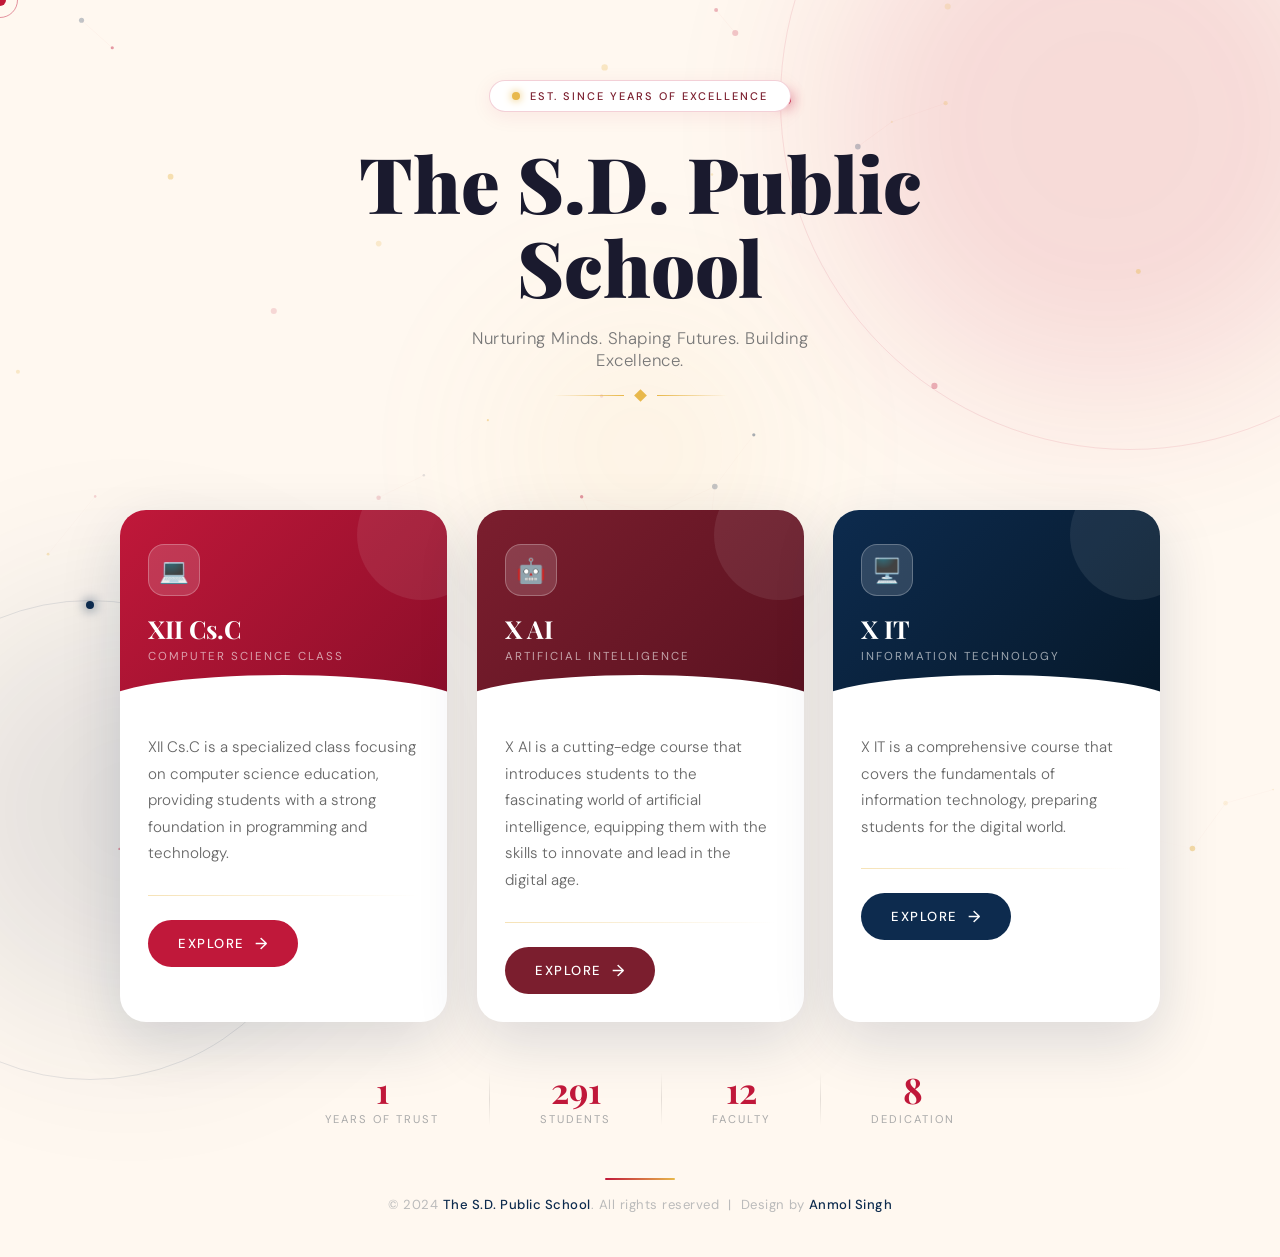
==== index.html @ 39c5041e "Add files via upload" ====
<!DOCTYPE html>
<html lang="en">
<head>
<meta charset="UTF-8">
<meta name="viewport" content="width=device-width, initial-scale=1.0">
<title>The S.D. Public School</title>
<link href="https://fonts.googleapis.com/css2?family=Playfair+Display:wght@400;700;900&family=DM+Sans:wght@300;400;500&display=swap" rel="stylesheet">
<link rel="stylesheet" href="style.css" class="css">
</head>
<body>

<div id="cursor"></div>
<div id="cursor-ring"></div>
<canvas id="particles"></canvas>
<div class="blob blob-1"></div>
<div class="blob blob-2"></div>
<div class="blob blob-3"></div>
<div class="ring ring-1"></div>
<div class="ring ring-2"></div>

<header>
  <div class="school-badge">
    <span class="badge-dot"></span>
    <span class="badge-text">Est. Since Years of Excellence</span>
  </div>
  <h1>The <span class="gradient-text">S.D. Public</span><br>School</h1>
  <p class="tagline">Nurturing Minds. Shaping Futures. Building Excellence.</p>
  <div class="divider"><div class="divider-gem"></div></div>
</header>

<div class="cards-wrapper">
  <div class="card">
    <div class="card-header">
      <div class="card-icon">💻</div>
      <div class="card-title">XII Cs.C</div>
      <div class="card-subtitle">Computer Science Class</div>
    </div>
    <div class="card-body">
      <p class="card-description">XII Cs.C is a specialized class focusing on computer science education, providing students with a strong foundation in programming and technology.</p>
      <div class="card-divider"></div>
      <a href="xiicsc.html" class="go-btn" target="_blank">Explore <span class="arrow">→</span></a>
    </div>
  </div>

  <div class="card">
    <div class="card-header">
      <div class="card-icon">🤖</div>
      <div class="card-title">X AI</div>
      <div class="card-subtitle">Artificial Intelligence</div>
    </div>
    <div class="card-body">
      <p class="card-description">X AI is a cutting-edge course that introduces students to the fascinating world of artificial intelligence, equipping them with the skills to innovate and lead in the digital age.</p>
      <div class="card-divider"></div>
      <a href="xai.html" class="go-btn" target="_blank">Explore <span class="arrow">→</span></a>
    </div>
  </div>

  <div class="card">
    <div class="card-header">
      <div class="card-icon">🖥️</div>
      <div class="card-title"> X IT</div>
      <div class="card-subtitle">Information Technology</div>
    </div>
    <div class="card-body">
      <p class="card-description">X IT is a comprehensive course that covers the fundamentals of information technology, preparing students for the digital world.</p>
      <div class="card-divider"></div>
      <a href="xit.html" class="go-btn" target="_blank">Explore <span class="arrow">→</span></a>
    </div>
  </div>
</div>

<div class="stats-bar">
  <div class="stat"><div class="stat-num" data-target="8" data-suffix="+">0</div><div class="stat-label">Years of Trust</div></div>
  <div class="stat-sep"></div>
  <div class="stat"><div class="stat-num" data-target="3500" data-suffix="+">0</div><div class="stat-label">Students</div></div>
  <div class="stat-sep"></div>
  <div class="stat"><div class="stat-num" data-target="140" data-suffix="+">0</div><div class="stat-label">Faculty</div></div>
  <div class="stat-sep"></div>
  <div class="stat"><div class="stat-num" data-target="100" data-suffix="%">0</div><div class="stat-label">Dedication</div></div>
</div>

<footer>
  <div class="footer-line"></div>
  <p>© 2024 <strong>The S.D. Public School</strong>. All rights reserved &nbsp;|&nbsp; Design by <strong>Anmol Singh</strong></p>
</footer>

<script src="script.js"></script>
</body>
</html>
---- style.css ----
*, *::before, *::after { box-sizing: border-box; margin: 0; padding: 0; }

  :root {
    --crimson: #C0183A;
    --navy: #0D2B4E;
    --gold: #E8B84B;
    --cream: #FFF8F0;
    --maroon: #7B1E2E;
    --text-dark: #1a1a2e;
    --shadow: 0 20px 60px rgba(13,43,78,0.15);
  }

  body {
    font-family: 'DM Sans', sans-serif;
    background: var(--cream);
    min-height: 100vh;
    overflow-x: hidden;
    position: relative;
    cursor: none;
  }

  /* ── Custom cursor ── */
  #cursor {
    position: fixed; width: 12px; height: 12px;
    background: var(--crimson); border-radius: 50%;
    pointer-events: none; z-index: 9999;
    transform: translate(-50%,-50%);
    transition: width .2s, height .2s, background .2s;
    mix-blend-mode: multiply;
  }
  #cursor-ring {
    position: fixed; width: 36px; height: 36px;
    border: 1.5px solid var(--crimson); border-radius: 50%;
    pointer-events: none; z-index: 9998;
    transform: translate(-50%,-50%);
    opacity: 0.45;
  }

  /* ── Morphing blobs ── */
  .blob {
    position: fixed; border-radius: 50%;
    filter: blur(90px); pointer-events: none; z-index: 0;
  }
  .blob-1 { width:550px;height:550px; background:var(--crimson); top:-150px;right:-100px; opacity:.13; animation:b1 12s ease-in-out infinite alternate; }
  .blob-2 { width:420px;height:420px; background:var(--navy); bottom:-120px;left:-80px; opacity:.11; animation:b2 15s ease-in-out infinite alternate; }
  .blob-3 { width:280px;height:280px; background:var(--gold); top:50%;left:50%; transform:translate(-50%,-50%); opacity:.07; animation:b3 9s ease-in-out infinite alternate; }
  @keyframes b1 { to{transform:translate(-60px,80px) scale(1.15)} }
  @keyframes b2 { to{transform:translate(80px,-60px) scale(1.2)} }
  @keyframes b3 { to{transform:translate(-50%,-50%) scale(1.5)} }

  /* ── Particle canvas ── */
  #particles { position:fixed; inset:0; z-index:1; pointer-events:none; }

  /* ── Orbiting rings ── */
  .ring { position:fixed; border-radius:50%; pointer-events:none; z-index:1; }
  .ring-1 {
    width:700px; height:700px; top:-250px; right:-200px;
    border:1px solid rgba(192,24,58,0.1);
    animation:spin 40s linear infinite;
  }
  .ring-1::before {
    content:''; position:absolute; width:10px;height:10px;
    background:var(--crimson); border-radius:50%;
    top:50%; left:0; transform:translateY(-50%);
    box-shadow:0 0 14px var(--crimson);
  }
  .ring-2 {
    width:480px; height:480px; bottom:-180px; left:-150px;
    border:1px solid rgba(13,43,78,0.1);
    animation:spin 28s linear infinite reverse;
  }
  .ring-2::before {
    content:''; position:absolute; width:8px;height:8px;
    background:var(--navy); border-radius:50%;
    top:0; left:50%; transform:translateX(-50%);
    box-shadow:0 0 12px var(--navy);
  }
  @keyframes spin { to{transform:rotate(360deg)} }

  /* ── Header ── */
  header {
    position:relative; z-index:10;
    text-align:center; padding:80px 20px 50px;
  }

  .school-badge {
    display:inline-flex; align-items:center; gap:10px;
    background:white; border:1px solid rgba(192,24,58,0.2);
    border-radius:50px; padding:8px 22px; margin-bottom:28px;
    box-shadow:0 4px 20px rgba(192,24,58,0.08);
    animation:dropIn .7s cubic-bezier(.34,1.56,.64,1) both;
  }
  .badge-dot {
    width:8px;height:8px; background:var(--gold); border-radius:50%;
    box-shadow:0 0 8px var(--gold);
    animation:pulse 2s ease-in-out infinite;
  }
  @keyframes pulse{0%,100%{opacity:1;transform:scale(1)}50%{opacity:.5;transform:scale(1.4)}}
  .badge-text { font-size:11px;font-weight:500;letter-spacing:2px;text-transform:uppercase;color:var(--maroon); }

  h1 {
    font-family:'Playfair Display',serif;
    font-size:clamp(3rem,6vw,5.2rem); font-weight:900;
    color:var(--text-dark); line-height:1.1; margin-bottom:18px;
    animation:revealUp .9s .15s cubic-bezier(.16,1,.3,1) both;
  }
 span .gradient-text {
    background: linear-gradient(90deg,var(--crimson),var(--navy),var(--gold));
    background-size:200% auto;
    color:var(--text-dark); /* fallback for non-supported clip */
    -webkit-background-clip: text;
    background-clip: text;
    -webkit-text-fill-color: transparent;
    animation:shimmerText 4s linear infinite;
  }
  @keyframes shimmerText{to{background-position:200% center}}

  .tagline {
    font-size:1.05rem; color:#777; font-weight:300;
    letter-spacing:.5px; max-width:420px; margin:0 auto 20px;
    animation:revealUp .9s .28s cubic-bezier(.16,1,.3,1) both;
  }

  .divider {
    display:flex;align-items:center;justify-content:center;gap:12px;
    animation:revealUp .9s .35s cubic-bezier(.16,1,.3,1) both;
  }
  .divider::before,.divider::after {
    content:''; height:1px; width:0;
    background:linear-gradient(to right,transparent,var(--gold));
    animation:growLine 1.2s 1s ease forwards;
  }
  .divider::after { background:linear-gradient(to left,transparent,var(--gold)); }
  @keyframes growLine{to{width:70px}}
  .divider-gem {
    width:9px;height:9px; background:var(--gold); transform:rotate(45deg);
    animation:gemGlow 2s ease-in-out infinite;
  }
  @keyframes gemGlow{0%,100%{box-shadow:0 0 6px rgba(232,184,75,.4)}50%{box-shadow:0 0 20px rgba(232,184,75,.9)}}

  /* ── Cards ── */
  .cards-wrapper {
    position:relative; z-index:10;
    max-width:1100px; margin:0 auto;
    padding:60px 30px 40px;
    display:grid; grid-template-columns:repeat(3,1fr); gap:30px;
  }

  .card {
    background:white; border-radius:26px;
    overflow:hidden; box-shadow:var(--shadow);
    cursor:none; position:relative;
    animation:cardIn .9s cubic-bezier(.16,1,.3,1) both;
    will-change:transform;
  }
  .card:nth-child(1){animation-delay:.35s}
  .card:nth-child(2){animation-delay:.5s}
  .card:nth-child(3){animation-delay:.65s}
  @keyframes cardIn{from{opacity:0;transform:translateY(55px) rotateX(10deg)}to{opacity:1;transform:translateY(0) rotateX(0)}}

  /* Shimmer sweep on hover */
  .card::after {
    content:''; position:absolute; inset:0;
    background:linear-gradient(105deg,transparent 40%,rgba(255,255,255,.22) 50%,transparent 60%);
    transform:translateX(-200%); pointer-events:none; z-index:5;
  }
  .card:hover::after { animation:shimmerSweep .65s ease forwards; }
  @keyframes shimmerSweep{to{transform:translateX(200%)}}

  .card-header {
    padding:34px 28px 38px; position:relative; overflow:hidden;
  }
  .card:nth-child(1) .card-header{background:linear-gradient(135deg,#C0183A,#8B0E29)}
  .card:nth-child(2) .card-header{background:linear-gradient(135deg,#7B1E2E,#5A1220)}
  .card:nth-child(3) .card-header{background:linear-gradient(135deg,#0D2B4E,#061829)}

  /* Wave cut bottom of header */
  .card-header::before {
    content:''; position:absolute;
    bottom:-1px; left:0; right:0; height:28px;
    background:white;
    clip-path:ellipse(55% 100% at 50% 100%);
  }
  /* Orbiting glow in header */
  .card-header::after {
    content:''; position:absolute;
    top:-40px;right:-40px; width:130px;height:130px;
    border-radius:50%; background:rgba(255,255,255,.08);
    animation:headerOrb 6s ease-in-out infinite alternate;
  }
  @keyframes headerOrb{from{transform:scale(1)translate(0,0)}to{transform:scale(1.3)translate(-15px,12px)}}

  .card-icon {
    width:52px;height:52px; background:rgba(255,255,255,.15);
    border-radius:16px; display:flex;align-items:center;justify-content:center;
    margin-bottom:16px; font-size:24px;
    border:1px solid rgba(255,255,255,.25);
    position:relative; z-index:1;
    transition:transform .35s cubic-bezier(.34,1.56,.64,1);
  }
  .card:hover .card-icon{transform:rotate(-10deg) scale(1.18)}

  .card-title {
    font-family:'Playfair Display',serif;
    font-size:1.55rem;font-weight:700;color:white;
    position:relative;z-index:1;
  }
  .card-subtitle {
    font-size:.72rem;color:rgba(255,255,255,.6);
    letter-spacing:2px;text-transform:uppercase;
    margin-top:4px;position:relative;z-index:1;
  }

  .card-body{padding:32px 28px 28px}

  .card-description {
    font-size:.95rem;color:#666;line-height:1.75;
    font-weight:300;margin-bottom:28px;min-height:52px;
  }

  .card-divider {
    height:1px;
    background:linear-gradient(to right,var(--gold),transparent);
    margin-bottom:24px;opacity:.4;
  }

  .go-btn {
    display:inline-flex;align-items:center;gap:10px;
    padding:13px 30px; border:none; border-radius:50px;
    font-family:'DM Sans',sans-serif;
    font-size:.82rem;font-weight:500;
    letter-spacing:1.5px;text-transform:uppercase;
    cursor:none; position:relative; overflow:hidden;
    text-decoration:none;
    transition:transform .35s cubic-bezier(.34,1.56,.64,1), box-shadow .3s ease;
  }
  .card:nth-child(1) .go-btn{background:var(--crimson);color:white}
  .card:nth-child(2) .go-btn{background:var(--maroon);color:white}
  .card:nth-child(3) .go-btn{background:var(--navy);color:white}

  .go-btn::before {
    content:''; position:absolute; inset:0;
    background:rgba(255,255,255,.12);
    transform:translateX(-100%); transition:transform .35s ease;
  }
  .go-btn:hover::before{transform:translateX(0)}
  .go-btn:hover{transform:translateY(-3px) scale(1.05);box-shadow:0 14px 32px rgba(0,0,0,.25)}
  .go-btn:active{transform:scale(.97)}

  .arrow{font-size:16px;display:inline-block;transition:transform .3s ease}
  .go-btn:hover .arrow{transform:translateX(5px)}

  /* Ripple */
  .ripple {
    position:absolute; border-radius:50%;
    background:rgba(255,255,255,.35);
    transform:scale(0);
    animation:rippleOut .6s linear;
    pointer-events:none;
  }
  @keyframes rippleOut{to{transform:scale(4);opacity:0}}

  /* ── Stats ── */
  .stats-bar {
    position:relative;z-index:10;
    max-width:1100px;margin:10px auto 0;
    padding:0 30px 24px;
    display:flex;justify-content:center;gap:50px;
    animation:revealUp .9s .8s cubic-bezier(.16,1,.3,1) both;
  }
  .stat{text-align:center}
  .stat-num {
    font-family:'Playfair Display',serif;
    font-size:2.2rem;font-weight:700;
    color:var(--crimson);line-height:1;
    transition:transform .3s ease;
  }
  .stat:hover .stat-num{transform:scale(1.1)}
  .stat-label{font-size:.7rem;letter-spacing:2px;text-transform:uppercase;color:#aaa;margin-top:5px}
  .stat-sep{width:1px;background:linear-gradient(to bottom,transparent,rgba(0,0,0,.1),transparent)}

  /* ── Footer ── */
  footer {
    position:relative;z-index:10;
    text-align:center;padding:28px 20px 44px;
    animation:revealUp .9s .95s cubic-bezier(.16,1,.3,1) both;
  }
  .footer-line {
    width:0;height:2px;
    background:linear-gradient(to right,var(--crimson),var(--gold));
    margin:0 auto 16px;border-radius:2px;
    animation:growLine 1.2s 1.4s ease forwards;
    transform-origin:center;
  }
  footer p{font-size:.82rem;color:#bbb;letter-spacing:.5px}
  footer p strong{color:var(--navy);font-weight:500}

  /* ── Shared keyframes ── */
  @keyframes dropIn{from{opacity:0;transform:translateY(-30px) scale(.9)}to{opacity:1;transform:translateY(0) scale(1)}}
  @keyframes revealUp{from{opacity:0;transform:translateY(35px)}to{opacity:1;transform:translateY(0)}}
  @keyframes dropLetter{from{opacity:0;transform:translateY(-20px) rotate(-5deg)}to{opacity:1;transform:none}}

  @media(max-width:768px){
    .cards-wrapper{grid-template-columns:1fr;max-width:420px}
    .stats-bar{gap:22px;flex-wrap:wrap}
    .stat-num{font-size:1.6rem}
    body{cursor:auto}
    #cursor,#cursor-ring{display:none}
  }
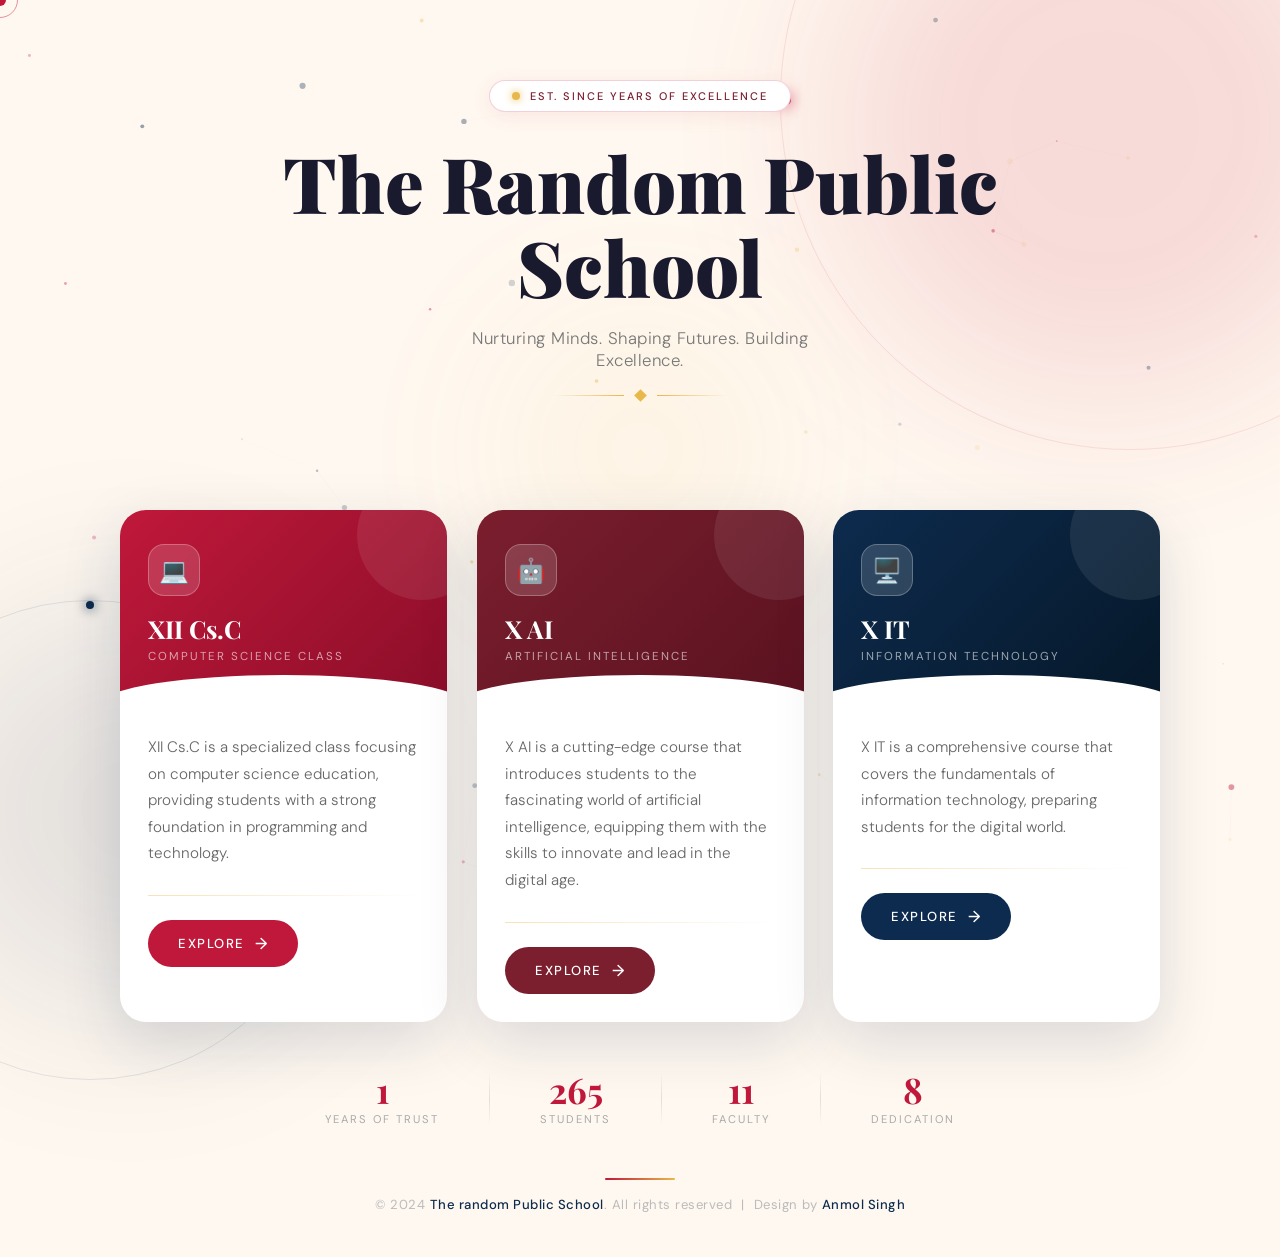
==== commit bb402f92: "Change school name from S.D. to Random Public" ====
--- a/index.html
+++ b/index.html
@@ -3,7 +3,7 @@
 <head>
 <meta charset="UTF-8">
 <meta name="viewport" content="width=device-width, initial-scale=1.0">
-<title>The S.D. Public School</title>
+<title>The Random Public School</title>
 <link href="https://fonts.googleapis.com/css2?family=Playfair+Display:wght@400;700;900&family=DM+Sans:wght@300;400;500&display=swap" rel="stylesheet">
 <link rel="stylesheet" href="style.css" class="css">
 </head>
@@ -23,7 +23,7 @@
     <span class="badge-dot"></span>
     <span class="badge-text">Est. Since Years of Excellence</span>
   </div>
-  <h1>The <span class="gradient-text">S.D. Public</span><br>School</h1>
+  <h1>The <span class="gradient-text">Random Public</span><br>School</h1>
   <p class="tagline">Nurturing Minds. Shaping Futures. Building Excellence.</p>
   <div class="divider"><div class="divider-gem"></div></div>
 </header>
@@ -81,9 +81,9 @@
 
 <footer>
   <div class="footer-line"></div>
-  <p>© 2024 <strong>The S.D. Public School</strong>. All rights reserved &nbsp;|&nbsp; Design by <strong>Anmol Singh</strong></p>
+  <p>© 2024 <strong>The random Public School</strong>. All rights reserved &nbsp;|&nbsp; Design by <strong>Anmol Singh</strong></p>
 </footer>
 
 <script src="script.js"></script>
 </body>
-</html>+</html>
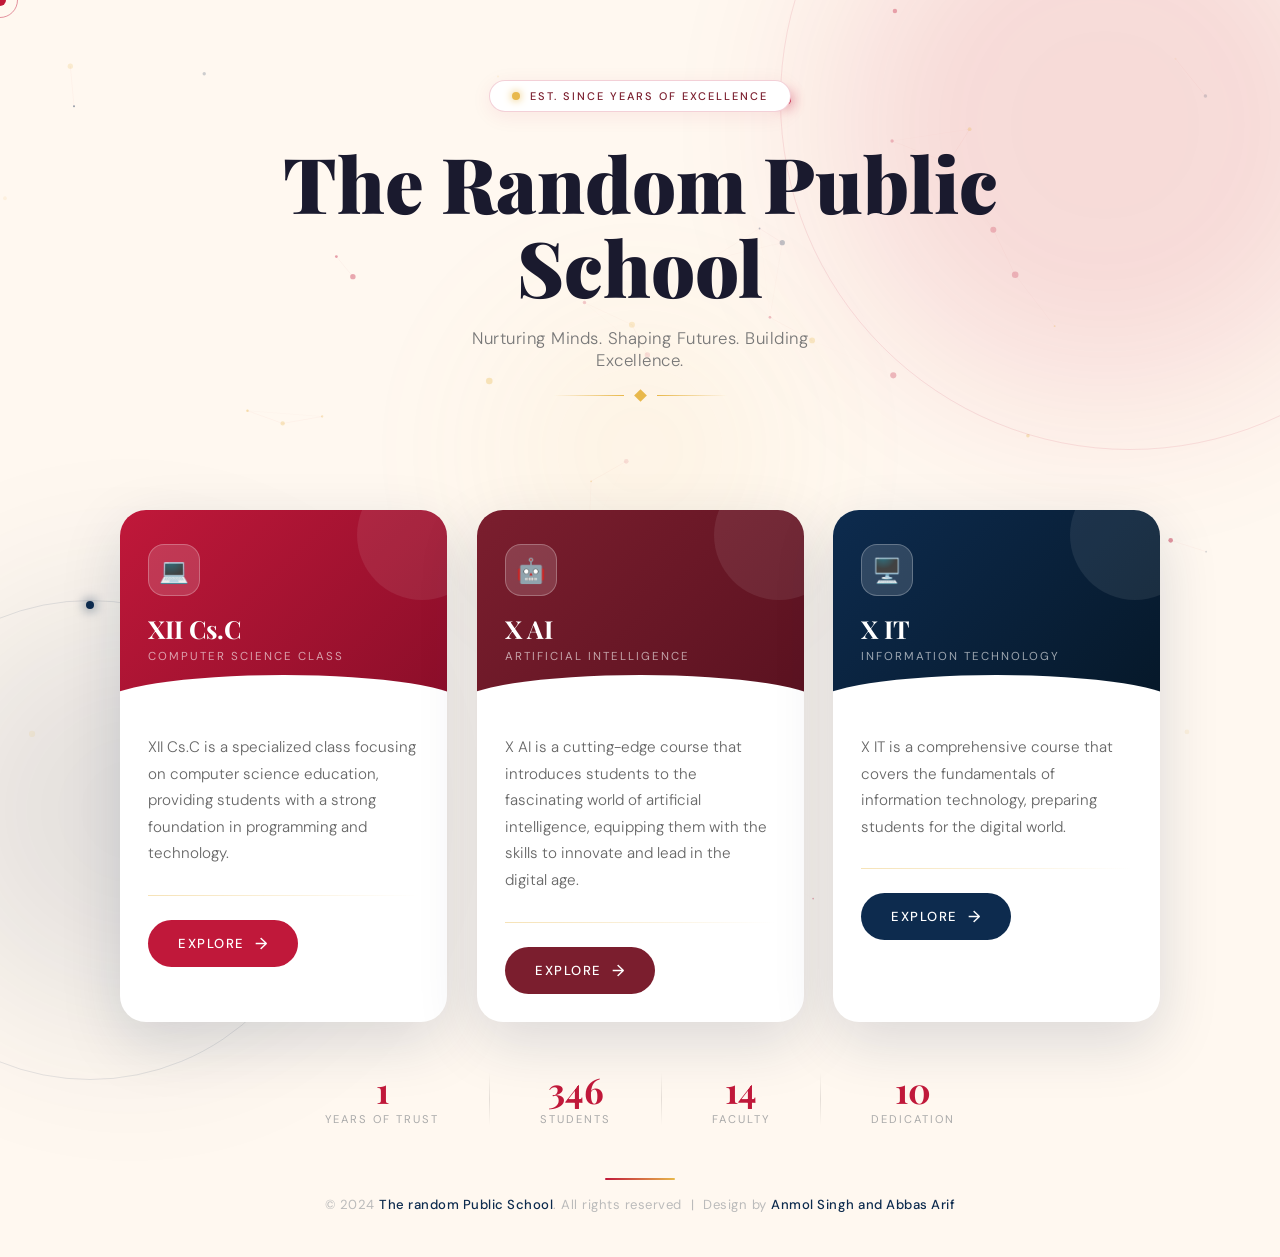
==== commit f9ff1685: "Add Abbas Arif to footer design credits Updated footer to include Abbas Arif as a designer." ====
--- a/index.html
+++ b/index.html
@@ -81,7 +81,7 @@
 
 <footer>
   <div class="footer-line"></div>
-  <p>© 2024 <strong>The random Public School</strong>. All rights reserved &nbsp;|&nbsp; Design by <strong>Anmol Singh</strong></p>
+  <p>© 2024 <strong>The random Public School</strong>. All rights reserved &nbsp;|&nbsp; Design by <strong>Anmol Singh and Abbas Arif</strong></p>
 </footer>
 
 <script src="script.js"></script>
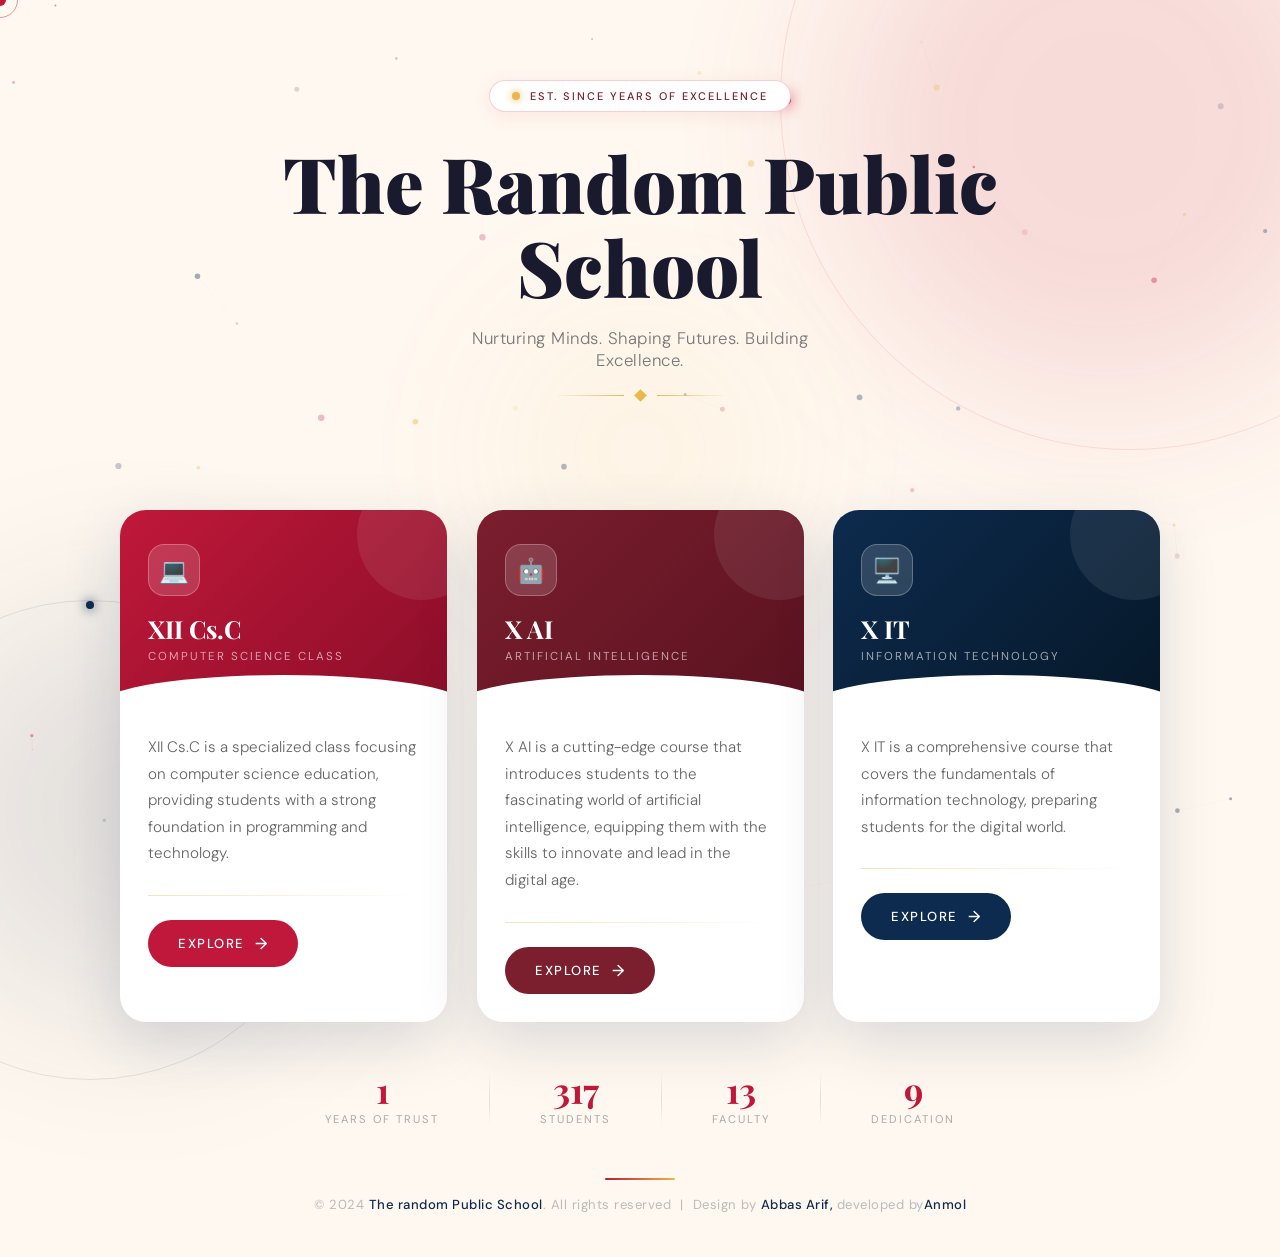
==== commit 856d3eb5: "Fix footer credits and improve formatting Updated footer credits and formatting." ====
--- a/index.html
+++ b/index.html
@@ -81,7 +81,7 @@
 
 <footer>
   <div class="footer-line"></div>
-  <p>© 2024 <strong>The random Public School</strong>. All rights reserved &nbsp;|&nbsp; Design by <strong>Anmol Singh and Abbas Arif</strong></p>
+  <p>© 2024 <strong>The random Public School</strong>. All rights reserved &nbsp;|&nbsp; Design by <strong> Abbas Arif, </strong> developed by<strong>Anmol</strong></strong></p>
 </footer>
 
 <script src="script.js"></script>
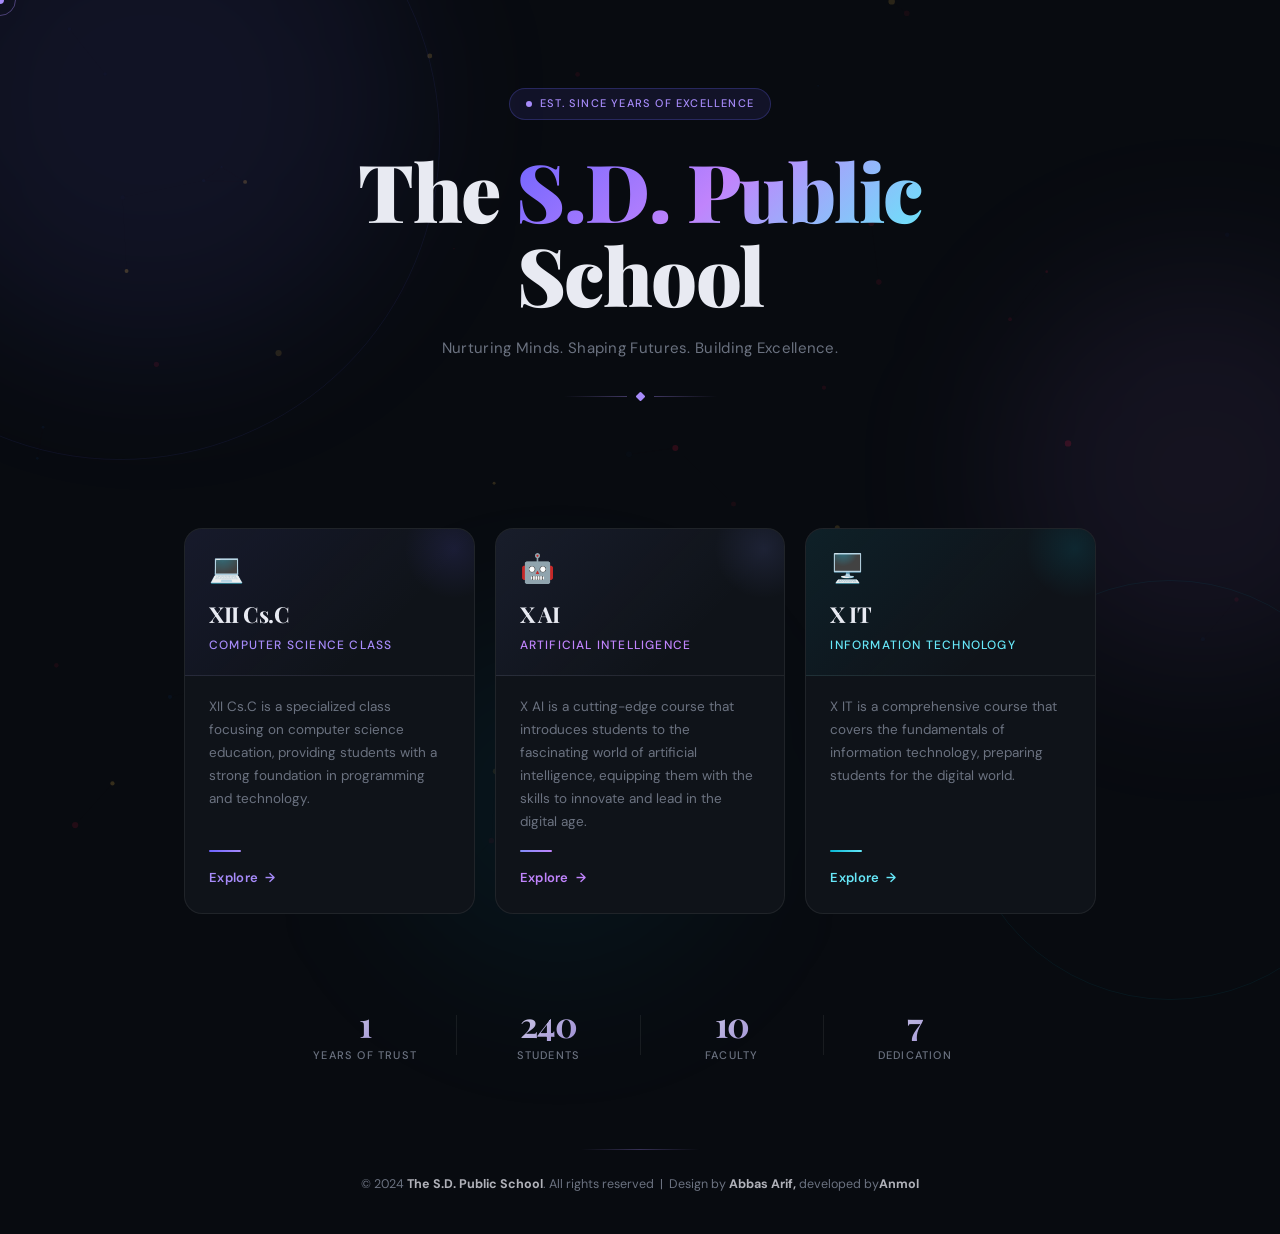
==== commit 2ff8d042: "Change school name from 'Random' to 'S.D.'" ====
--- a/index.html
+++ b/index.html
@@ -3,7 +3,7 @@
 <head>
 <meta charset="UTF-8">
 <meta name="viewport" content="width=device-width, initial-scale=1.0">
-<title>The Random Public School</title>
+<title>The S.D. Public School</title>
 <link href="https://fonts.googleapis.com/css2?family=Playfair+Display:wght@400;700;900&family=DM+Sans:wght@300;400;500&display=swap" rel="stylesheet">
 <link rel="stylesheet" href="style.css" class="css">
 </head>
@@ -23,7 +23,7 @@
     <span class="badge-dot"></span>
     <span class="badge-text">Est. Since Years of Excellence</span>
   </div>
-  <h1>The <span class="gradient-text">Random Public</span><br>School</h1>
+  <h1>The <span class="gradient-text">S.D. Public</span><br>School</h1>
   <p class="tagline">Nurturing Minds. Shaping Futures. Building Excellence.</p>
   <div class="divider"><div class="divider-gem"></div></div>
 </header>
@@ -81,7 +81,7 @@
 
 <footer>
   <div class="footer-line"></div>
-  <p>© 2024 <strong>The random Public School</strong>. All rights reserved &nbsp;|&nbsp; Design by <strong> Abbas Arif, </strong> developed by<strong>Anmol</strong></strong></p>
+  <p>© 2024 <strong>The S.D. Public School</strong>. All rights reserved &nbsp;|&nbsp; Design by <strong> Abbas Arif, </strong> developed by<strong>Anmol</strong></strong></p>
 </footer>
 
 <script src="script.js"></script>
--- a/style.css
+++ b/style.css
@@ -1,309 +1,391 @@
-  *, *::before, *::after { box-sizing: border-box; margin: 0; padding: 0; }
-
-  :root {
-    --crimson: #C0183A;
-    --navy: #0D2B4E;
-    --gold: #E8B84B;
-    --cream: #FFF8F0;
-    --maroon: #7B1E2E;
-    --text-dark: #1a1a2e;
-    --shadow: 0 20px 60px rgba(13,43,78,0.15);
-  }
-
-  body {
-    font-family: 'DM Sans', sans-serif;
-    background: var(--cream);
-    min-height: 100vh;
-    overflow-x: hidden;
-    position: relative;
-    cursor: none;
-  }
-
-  /* ── Custom cursor ── */
-  #cursor {
-    position: fixed; width: 12px; height: 12px;
-    background: var(--crimson); border-radius: 50%;
-    pointer-events: none; z-index: 9999;
-    transform: translate(-50%,-50%);
-    transition: width .2s, height .2s, background .2s;
-    mix-blend-mode: multiply;
-  }
-  #cursor-ring {
-    position: fixed; width: 36px; height: 36px;
-    border: 1.5px solid var(--crimson); border-radius: 50%;
-    pointer-events: none; z-index: 9998;
-    transform: translate(-50%,-50%);
-    opacity: 0.45;
-  }
-
-  /* ── Morphing blobs ── */
-  .blob {
-    position: fixed; border-radius: 50%;
-    filter: blur(90px); pointer-events: none; z-index: 0;
-  }
-  .blob-1 { width:550px;height:550px; background:var(--crimson); top:-150px;right:-100px; opacity:.13; animation:b1 12s ease-in-out infinite alternate; }
-  .blob-2 { width:420px;height:420px; background:var(--navy); bottom:-120px;left:-80px; opacity:.11; animation:b2 15s ease-in-out infinite alternate; }
-  .blob-3 { width:280px;height:280px; background:var(--gold); top:50%;left:50%; transform:translate(-50%,-50%); opacity:.07; animation:b3 9s ease-in-out infinite alternate; }
-  @keyframes b1 { to{transform:translate(-60px,80px) scale(1.15)} }
-  @keyframes b2 { to{transform:translate(80px,-60px) scale(1.2)} }
-  @keyframes b3 { to{transform:translate(-50%,-50%) scale(1.5)} }
-
-  /* ── Particle canvas ── */
-  #particles { position:fixed; inset:0; z-index:1; pointer-events:none; }
-
-  /* ── Orbiting rings ── */
-  .ring { position:fixed; border-radius:50%; pointer-events:none; z-index:1; }
-  .ring-1 {
-    width:700px; height:700px; top:-250px; right:-200px;
-    border:1px solid rgba(192,24,58,0.1);
-    animation:spin 40s linear infinite;
-  }
-  .ring-1::before {
-    content:''; position:absolute; width:10px;height:10px;
-    background:var(--crimson); border-radius:50%;
-    top:50%; left:0; transform:translateY(-50%);
-    box-shadow:0 0 14px var(--crimson);
-  }
-  .ring-2 {
-    width:480px; height:480px; bottom:-180px; left:-150px;
-    border:1px solid rgba(13,43,78,0.1);
-    animation:spin 28s linear infinite reverse;
-  }
-  .ring-2::before {
-    content:''; position:absolute; width:8px;height:8px;
-    background:var(--navy); border-radius:50%;
-    top:0; left:50%; transform:translateX(-50%);
-    box-shadow:0 0 12px var(--navy);
-  }
-  @keyframes spin { to{transform:rotate(360deg)} }
-
-  /* ── Header ── */
-  header {
-    position:relative; z-index:10;
-    text-align:center; padding:80px 20px 50px;
-  }
-
-  .school-badge {
-    display:inline-flex; align-items:center; gap:10px;
-    background:white; border:1px solid rgba(192,24,58,0.2);
-    border-radius:50px; padding:8px 22px; margin-bottom:28px;
-    box-shadow:0 4px 20px rgba(192,24,58,0.08);
-    animation:dropIn .7s cubic-bezier(.34,1.56,.64,1) both;
-  }
-  .badge-dot {
-    width:8px;height:8px; background:var(--gold); border-radius:50%;
-    box-shadow:0 0 8px var(--gold);
-    animation:pulse 2s ease-in-out infinite;
-  }
-  @keyframes pulse{0%,100%{opacity:1;transform:scale(1)}50%{opacity:.5;transform:scale(1.4)}}
-  .badge-text { font-size:11px;font-weight:500;letter-spacing:2px;text-transform:uppercase;color:var(--maroon); }
-
-  h1 {
-    font-family:'Playfair Display',serif;
-    font-size:clamp(3rem,6vw,5.2rem); font-weight:900;
-    color:var(--text-dark); line-height:1.1; margin-bottom:18px;
-    animation:revealUp .9s .15s cubic-bezier(.16,1,.3,1) both;
-  }
- span .gradient-text {
-    background: linear-gradient(90deg,var(--crimson),var(--navy),var(--gold));
-    background-size:200% auto;
-    color:var(--text-dark); /* fallback for non-supported clip */
-    -webkit-background-clip: text;
-    background-clip: text;
-    -webkit-text-fill-color: transparent;
-    animation:shimmerText 4s linear infinite;
-  }
-  @keyframes shimmerText{to{background-position:200% center}}
-
-  .tagline {
-    font-size:1.05rem; color:#777; font-weight:300;
-    letter-spacing:.5px; max-width:420px; margin:0 auto 20px;
-    animation:revealUp .9s .28s cubic-bezier(.16,1,.3,1) both;
-  }
-
-  .divider {
-    display:flex;align-items:center;justify-content:center;gap:12px;
-    animation:revealUp .9s .35s cubic-bezier(.16,1,.3,1) both;
-  }
-  .divider::before,.divider::after {
-    content:''; height:1px; width:0;
-    background:linear-gradient(to right,transparent,var(--gold));
-    animation:growLine 1.2s 1s ease forwards;
-  }
-  .divider::after { background:linear-gradient(to left,transparent,var(--gold)); }
-  @keyframes growLine{to{width:70px}}
-  .divider-gem {
-    width:9px;height:9px; background:var(--gold); transform:rotate(45deg);
-    animation:gemGlow 2s ease-in-out infinite;
-  }
-  @keyframes gemGlow{0%,100%{box-shadow:0 0 6px rgba(232,184,75,.4)}50%{box-shadow:0 0 20px rgba(232,184,75,.9)}}
-
-  /* ── Cards ── */
-  .cards-wrapper {
-    position:relative; z-index:10;
-    max-width:1100px; margin:0 auto;
-    padding:60px 30px 40px;
-    display:grid; grid-template-columns:repeat(3,1fr); gap:30px;
-  }
-
-  .card {
-    background:white; border-radius:26px;
-    overflow:hidden; box-shadow:var(--shadow);
-    cursor:none; position:relative;
-    animation:cardIn .9s cubic-bezier(.16,1,.3,1) both;
-    will-change:transform;
-  }
-  .card:nth-child(1){animation-delay:.35s}
-  .card:nth-child(2){animation-delay:.5s}
-  .card:nth-child(3){animation-delay:.65s}
-  @keyframes cardIn{from{opacity:0;transform:translateY(55px) rotateX(10deg)}to{opacity:1;transform:translateY(0) rotateX(0)}}
-
-  /* Shimmer sweep on hover */
-  .card::after {
-    content:''; position:absolute; inset:0;
-    background:linear-gradient(105deg,transparent 40%,rgba(255,255,255,.22) 50%,transparent 60%);
-    transform:translateX(-200%); pointer-events:none; z-index:5;
-  }
-  .card:hover::after { animation:shimmerSweep .65s ease forwards; }
-  @keyframes shimmerSweep{to{transform:translateX(200%)}}
-
-  .card-header {
-    padding:34px 28px 38px; position:relative; overflow:hidden;
-  }
-  .card:nth-child(1) .card-header{background:linear-gradient(135deg,#C0183A,#8B0E29)}
-  .card:nth-child(2) .card-header{background:linear-gradient(135deg,#7B1E2E,#5A1220)}
-  .card:nth-child(3) .card-header{background:linear-gradient(135deg,#0D2B4E,#061829)}
-
-  /* Wave cut bottom of header */
-  .card-header::before {
-    content:''; position:absolute;
-    bottom:-1px; left:0; right:0; height:28px;
-    background:white;
-    clip-path:ellipse(55% 100% at 50% 100%);
-  }
-  /* Orbiting glow in header */
-  .card-header::after {
-    content:''; position:absolute;
-    top:-40px;right:-40px; width:130px;height:130px;
-    border-radius:50%; background:rgba(255,255,255,.08);
-    animation:headerOrb 6s ease-in-out infinite alternate;
-  }
-  @keyframes headerOrb{from{transform:scale(1)translate(0,0)}to{transform:scale(1.3)translate(-15px,12px)}}
-
-  .card-icon {
-    width:52px;height:52px; background:rgba(255,255,255,.15);
-    border-radius:16px; display:flex;align-items:center;justify-content:center;
-    margin-bottom:16px; font-size:24px;
-    border:1px solid rgba(255,255,255,.25);
-    position:relative; z-index:1;
-    transition:transform .35s cubic-bezier(.34,1.56,.64,1);
-  }
-  .card:hover .card-icon{transform:rotate(-10deg) scale(1.18)}
-
-  .card-title {
-    font-family:'Playfair Display',serif;
-    font-size:1.55rem;font-weight:700;color:white;
-    position:relative;z-index:1;
-  }
-  .card-subtitle {
-    font-size:.72rem;color:rgba(255,255,255,.6);
-    letter-spacing:2px;text-transform:uppercase;
-    margin-top:4px;position:relative;z-index:1;
-  }
-
-  .card-body{padding:32px 28px 28px}
-
-  .card-description {
-    font-size:.95rem;color:#666;line-height:1.75;
-    font-weight:300;margin-bottom:28px;min-height:52px;
-  }
-
-  .card-divider {
-    height:1px;
-    background:linear-gradient(to right,var(--gold),transparent);
-    margin-bottom:24px;opacity:.4;
-  }
-
-  .go-btn {
-    display:inline-flex;align-items:center;gap:10px;
-    padding:13px 30px; border:none; border-radius:50px;
-    font-family:'DM Sans',sans-serif;
-    font-size:.82rem;font-weight:500;
-    letter-spacing:1.5px;text-transform:uppercase;
-    cursor:none; position:relative; overflow:hidden;
-    text-decoration:none;
-    transition:transform .35s cubic-bezier(.34,1.56,.64,1), box-shadow .3s ease;
-  }
-  .card:nth-child(1) .go-btn{background:var(--crimson);color:white}
-  .card:nth-child(2) .go-btn{background:var(--maroon);color:white}
-  .card:nth-child(3) .go-btn{background:var(--navy);color:white}
-
-  .go-btn::before {
-    content:''; position:absolute; inset:0;
-    background:rgba(255,255,255,.12);
-    transform:translateX(-100%); transition:transform .35s ease;
-  }
-  .go-btn:hover::before{transform:translateX(0)}
-  .go-btn:hover{transform:translateY(-3px) scale(1.05);box-shadow:0 14px 32px rgba(0,0,0,.25)}
-  .go-btn:active{transform:scale(.97)}
-
-  .arrow{font-size:16px;display:inline-block;transition:transform .3s ease}
-  .go-btn:hover .arrow{transform:translateX(5px)}
-
-  /* Ripple */
-  .ripple {
-    position:absolute; border-radius:50%;
-    background:rgba(255,255,255,.35);
-    transform:scale(0);
-    animation:rippleOut .6s linear;
-    pointer-events:none;
-  }
-  @keyframes rippleOut{to{transform:scale(4);opacity:0}}
-
-  /* ── Stats ── */
-  .stats-bar {
-    position:relative;z-index:10;
-    max-width:1100px;margin:10px auto 0;
-    padding:0 30px 24px;
-    display:flex;justify-content:center;gap:50px;
-    animation:revealUp .9s .8s cubic-bezier(.16,1,.3,1) both;
-  }
-  .stat{text-align:center}
-  .stat-num {
-    font-family:'Playfair Display',serif;
-    font-size:2.2rem;font-weight:700;
-    color:var(--crimson);line-height:1;
-    transition:transform .3s ease;
-  }
-  .stat:hover .stat-num{transform:scale(1.1)}
-  .stat-label{font-size:.7rem;letter-spacing:2px;text-transform:uppercase;color:#aaa;margin-top:5px}
-  .stat-sep{width:1px;background:linear-gradient(to bottom,transparent,rgba(0,0,0,.1),transparent)}
-
-  /* ── Footer ── */
-  footer {
-    position:relative;z-index:10;
-    text-align:center;padding:28px 20px 44px;
-    animation:revealUp .9s .95s cubic-bezier(.16,1,.3,1) both;
-  }
-  .footer-line {
-    width:0;height:2px;
-    background:linear-gradient(to right,var(--crimson),var(--gold));
-    margin:0 auto 16px;border-radius:2px;
-    animation:growLine 1.2s 1.4s ease forwards;
-    transform-origin:center;
-  }
-  footer p{font-size:.82rem;color:#bbb;letter-spacing:.5px}
-  footer p strong{color:var(--navy);font-weight:500}
-
-  /* ── Shared keyframes ── */
-  @keyframes dropIn{from{opacity:0;transform:translateY(-30px) scale(.9)}to{opacity:1;transform:translateY(0) scale(1)}}
-  @keyframes revealUp{from{opacity:0;transform:translateY(35px)}to{opacity:1;transform:translateY(0)}}
-  @keyframes dropLetter{from{opacity:0;transform:translateY(-20px) rotate(-5deg)}to{opacity:1;transform:none}}
-
-  @media(max-width:768px){
-    .cards-wrapper{grid-template-columns:1fr;max-width:420px}
-    .stats-bar{gap:22px;flex-wrap:wrap}
-    .stat-num{font-size:1.6rem}
-    body{cursor:auto}
-    #cursor,#cursor-ring{display:none}
-  }+/* ── Reset ── */
+*, *::before, *::after { box-sizing: border-box; margin: 0; padding: 0; }
+
+:root {
+  --bg:       #080b10;
+  --surface:  #0f1319;
+  --border:   rgba(255,255,255,0.07);
+  --text:     #e8eaf2;
+  --muted:    #6b7280;
+  --radius:   18px;
+
+  /* per-card accents */
+  --c-cs:     #6c63ff;
+  --c-cs2:    #a78bfa;
+  --c-ai:     #818cf8;
+  --c-ai2:    #c084fc;
+  --c-it:     #06b6d4;
+  --c-it2:    #67e8f9;
+}
+
+html { scroll-behavior: smooth; }
+
+body {
+  background: var(--bg);
+  color: var(--text);
+  font-family: 'DM Sans', sans-serif;
+  font-size: 15px;
+  line-height: 1.6;
+  min-height: 100vh;
+  overflow-x: hidden;
+}
+
+/* ── Particle Canvas ── */
+#particles {
+  position: fixed;
+  inset: 0;
+  pointer-events: none;
+  z-index: 0;
+  opacity: 0.55;
+}
+
+/* ── Blobs ── */
+.blob {
+  position: fixed;
+  border-radius: 50%;
+  filter: blur(80px);
+  pointer-events: none;
+  z-index: 0;
+  animation: blob-drift 12s ease-in-out infinite alternate;
+}
+.blob-1 { width: 500px; height: 500px; top: -150px; left: -100px; background: rgba(108,99,255,0.09); animation-duration: 14s; }
+.blob-2 { width: 400px; height: 400px; top: 30%; right: -120px; background: rgba(192,132,252,0.07); animation-duration: 10s; animation-delay: -4s; }
+.blob-3 { width: 350px; height: 350px; bottom: -80px; left: 30%; background: rgba(6,182,212,0.06); animation-duration: 16s; animation-delay: -8s; }
+@keyframes blob-drift {
+  from { transform: translate(0,0) scale(1); }
+  to   { transform: translate(30px, 20px) scale(1.05); }
+}
+
+/* ── Rings ── */
+.ring {
+  position: fixed;
+  border-radius: 50%;
+  border: 1px solid rgba(108,99,255,0.08);
+  pointer-events: none;
+  z-index: 0;
+}
+.ring-1 { width: 640px; height: 640px; top: -180px; left: -200px; }
+.ring-2 { width: 420px; height: 420px; bottom: -100px; right: -100px; border-color: rgba(6,182,212,0.07); }
+
+/* ── Custom Cursor ── */
+#cursor {
+  position: fixed;
+  width: 8px; height: 8px;
+  background: var(--c-cs2);
+  border-radius: 50%;
+  pointer-events: none;
+  z-index: 9999;
+  transform: translate(-50%,-50%);
+  transition: background 0.2s;
+}
+#cursor-ring {
+  position: fixed;
+  width: 32px; height: 32px;
+  border: 1px solid rgba(167,139,250,0.4);
+  border-radius: 50%;
+  pointer-events: none;
+  z-index: 9998;
+  transform: translate(-50%,-50%);
+  transition: transform 0.12s ease, width 0.2s ease, height 0.2s ease, border-color 0.2s ease;
+}
+
+/* ── Layout wrapper ── */
+.content {
+  position: relative;
+  z-index: 1;
+  max-width: 960px;
+  margin: 0 auto;
+  padding: 0 24px;
+}
+
+/* ── Header ── */
+header {
+  position: relative;
+  z-index: 1;
+  text-align: center;
+  padding: 88px 24px 64px;
+  max-width: 720px;
+  margin: 0 auto;
+}
+
+.school-badge {
+  display: inline-flex;
+  align-items: center;
+  gap: 8px;
+  background: rgba(108,99,255,0.1);
+  border: 1px solid rgba(108,99,255,0.25);
+  border-radius: 100px;
+  padding: 6px 16px;
+  margin-bottom: 28px;
+}
+.badge-dot {
+  width: 6px; height: 6px;
+  border-radius: 50%;
+  background: var(--c-cs2);
+  animation: pulse-dot 2s ease-in-out infinite;
+}
+@keyframes pulse-dot {
+  0%,100% { opacity: 1; transform: scale(1); }
+  50%      { opacity: 0.5; transform: scale(0.7); }
+}
+.badge-text {
+  font-size: 11px;
+  font-weight: 500;
+  letter-spacing: 1.2px;
+  text-transform: uppercase;
+  color: var(--c-cs2);
+}
+
+header h1 {
+  font-family: 'Playfair Display', serif;
+  font-weight: 900;
+  font-size: clamp(2.8rem, 7vw, 5rem);
+  line-height: 1.05;
+  letter-spacing: -1.5px;
+  color: var(--text);
+  margin-bottom: 20px;
+}
+.gradient-text {
+  background: linear-gradient(135deg, var(--c-cs) 0%, var(--c-ai2) 50%, var(--c-it2) 100%);
+  -webkit-background-clip: text;
+  -webkit-text-fill-color: transparent;
+  background-clip: text;
+}
+
+.tagline {
+  font-size: 15px;
+  color: var(--muted);
+  letter-spacing: 0.3px;
+  line-height: 1.7;
+  margin-bottom: 32px;
+}
+
+.divider {
+  display: flex;
+  align-items: center;
+  justify-content: center;
+  gap: 10px;
+  margin-bottom: 0;
+}
+.divider::before,
+.divider::after {
+  content: '';
+  width: 64px; height: 1px;
+  background: linear-gradient(90deg, transparent, rgba(167,139,250,0.35));
+}
+.divider::after { background: linear-gradient(270deg, transparent, rgba(167,139,250,0.35)); }
+.divider-gem {
+  width: 7px; height: 7px;
+  background: var(--c-cs2);
+  transform: rotate(45deg);
+  border-radius: 1px;
+}
+
+/* ── Cards ── */
+.cards-wrapper {
+  position: relative;
+  z-index: 1;
+  max-width: 960px;
+  margin: 64px auto 0;
+  padding: 0 24px;
+  display: grid;
+  grid-template-columns: repeat(auto-fit, minmax(270px, 1fr));
+  gap: 20px;
+}
+
+.card {
+  background: var(--surface);
+  border: 1px solid var(--border);
+  border-radius: var(--radius);
+  overflow: hidden;
+  display: flex;
+  flex-direction: column;
+  transition: transform 0.28s ease, box-shadow 0.28s ease, border-color 0.28s ease;
+  cursor: pointer;
+}
+.card:hover {
+  transform: translateY(-6px);
+}
+
+/* CS card */
+.card:nth-child(1) { --card-a: var(--c-cs); --card-b: var(--c-cs2); }
+.card:nth-child(2) { --card-a: var(--c-ai); --card-b: var(--c-ai2); }
+.card:nth-child(3) { --card-a: var(--c-it); --card-b: var(--c-it2); }
+
+.card:hover {
+  border-color: color-mix(in srgb, var(--card-a) 45%, transparent);
+  box-shadow: 0 20px 60px rgba(0,0,0,0.5),
+              0 0 0 1px color-mix(in srgb, var(--card-a) 20%, transparent);
+}
+
+.card-header {
+  padding: 26px 24px 20px;
+  background: linear-gradient(135deg,
+    color-mix(in srgb, var(--card-a) 8%, transparent),
+    transparent 70%);
+  border-bottom: 1px solid var(--border);
+  position: relative;
+  overflow: hidden;
+}
+.card-header::before {
+  content: '';
+  position: absolute;
+  top: -30px; right: -30px;
+  width: 100px; height: 100px;
+  border-radius: 50%;
+  background: radial-gradient(circle, color-mix(in srgb, var(--card-a) 12%, transparent), transparent 70%);
+}
+
+.card-icon { font-size: 28px; line-height: 1; margin-bottom: 14px; }
+
+.card-title {
+  font-family: 'Playfair Display', serif;
+  font-size: 22px;
+  font-weight: 700;
+  color: var(--text);
+  letter-spacing: -0.5px;
+  margin-bottom: 4px;
+}
+
+.card-subtitle {
+  font-size: 12px;
+  font-weight: 500;
+  letter-spacing: 1.2px;
+  text-transform: uppercase;
+  color: var(--card-b);
+}
+
+.card-body {
+  padding: 20px 24px 24px;
+  display: flex;
+  flex-direction: column;
+  flex: 1;
+}
+
+.card-description {
+  font-size: 13.5px;
+  color: var(--muted);
+  line-height: 1.7;
+  flex: 1;
+}
+
+.card-divider {
+  width: 32px; height: 2px;
+  background: linear-gradient(90deg, var(--card-a), var(--card-b));
+  border-radius: 2px;
+  margin: 16px 0;
+}
+
+.go-btn {
+  display: inline-flex;
+  align-items: center;
+  gap: 7px;
+  text-decoration: none;
+  color: var(--card-b);
+  font-size: 13px;
+  font-weight: 600;
+  letter-spacing: 0.3px;
+  transition: gap 0.2s;
+}
+.go-btn:hover { gap: 11px; }
+.go-btn .arrow { font-style: normal; transition: transform 0.2s; }
+.go-btn:hover .arrow { transform: translateX(2px); }
+
+/* Highlighted Explore button */
+.go-btn.go-btn-highlight {
+  background: linear-gradient(90deg, var(--card-a), var(--card-b));
+  color: #fff;
+  border-radius: 22px;
+  padding: 7px 18px;
+  box-shadow: 0 2px 12px 0 rgba(0,0,0,0.07);
+  position: relative;
+  overflow: hidden;
+  transition: background 0.2s, color 0.2s;
+}
+.go-btn.go-btn-highlight .arrow {
+  color: #fff;
+  font-weight: bold;
+}
+.go-btn.go-btn-highlight:hover {
+  filter: brightness(1.08) saturate(1.2);
+  box-shadow: 0 4px 18px 0 rgba(0,0,0,0.13);
+}
+
+/* ── Stats Bar ── */
+.stats-bar {
+  position: relative;
+  z-index: 1;
+  max-width: 780px;
+  margin: 72px auto 0;
+  padding: 0 24px;
+  display: flex;
+  align-items: center;
+  justify-content: center;
+  gap: 0;
+}
+
+.stat {
+  flex: 1;
+  text-align: center;
+  padding: 20px 10px;
+}
+.stat-num {
+  font-family: 'Playfair Display', serif;
+  font-size: 2.2rem;
+  font-weight: 700;
+  color: var(--text);
+  letter-spacing: -1px;
+  line-height: 1;
+  margin-bottom: 6px;
+  background: linear-gradient(135deg, var(--text), rgba(167,139,250,0.8));
+  -webkit-background-clip: text;
+  -webkit-text-fill-color: transparent;
+  background-clip: text;
+}
+.stat-label {
+  font-size: 11px;
+  font-weight: 500;
+  letter-spacing: 1.2px;
+  text-transform: uppercase;
+  color: var(--muted);
+}
+.stat-sep {
+  width: 1px;
+  height: 40px;
+  background: var(--border);
+  flex-shrink: 0;
+}
+
+/* ── Footer ── */
+footer {
+  position: relative;
+  z-index: 1;
+  text-align: center;
+  margin-top: 64px;
+  padding-bottom: 40px;
+}
+.footer-line {
+  width: 120px;
+  height: 1px;
+  background: linear-gradient(90deg, transparent, rgba(167,139,250,0.3), transparent);
+  margin: 0 auto 24px;
+}
+footer p {
+  color: var(--muted);
+  font-size: 12.5px;
+}
+footer strong { color: rgba(232,234,242,0.75); }
+
+/* ── Responsive ── */
+@media (max-width: 600px) {
+  header { padding: 60px 16px 48px; }
+  .cards-wrapper { padding: 0 16px; gap: 16px; }
+  .stats-bar { flex-wrap: wrap; gap: 0; }
+  .stat-sep { display: none; }
+  .stat { flex: 0 0 50%; }
+}
+.arrow {
+  
+  display: inline-block;
+  transition: transform 0.2s;
+}
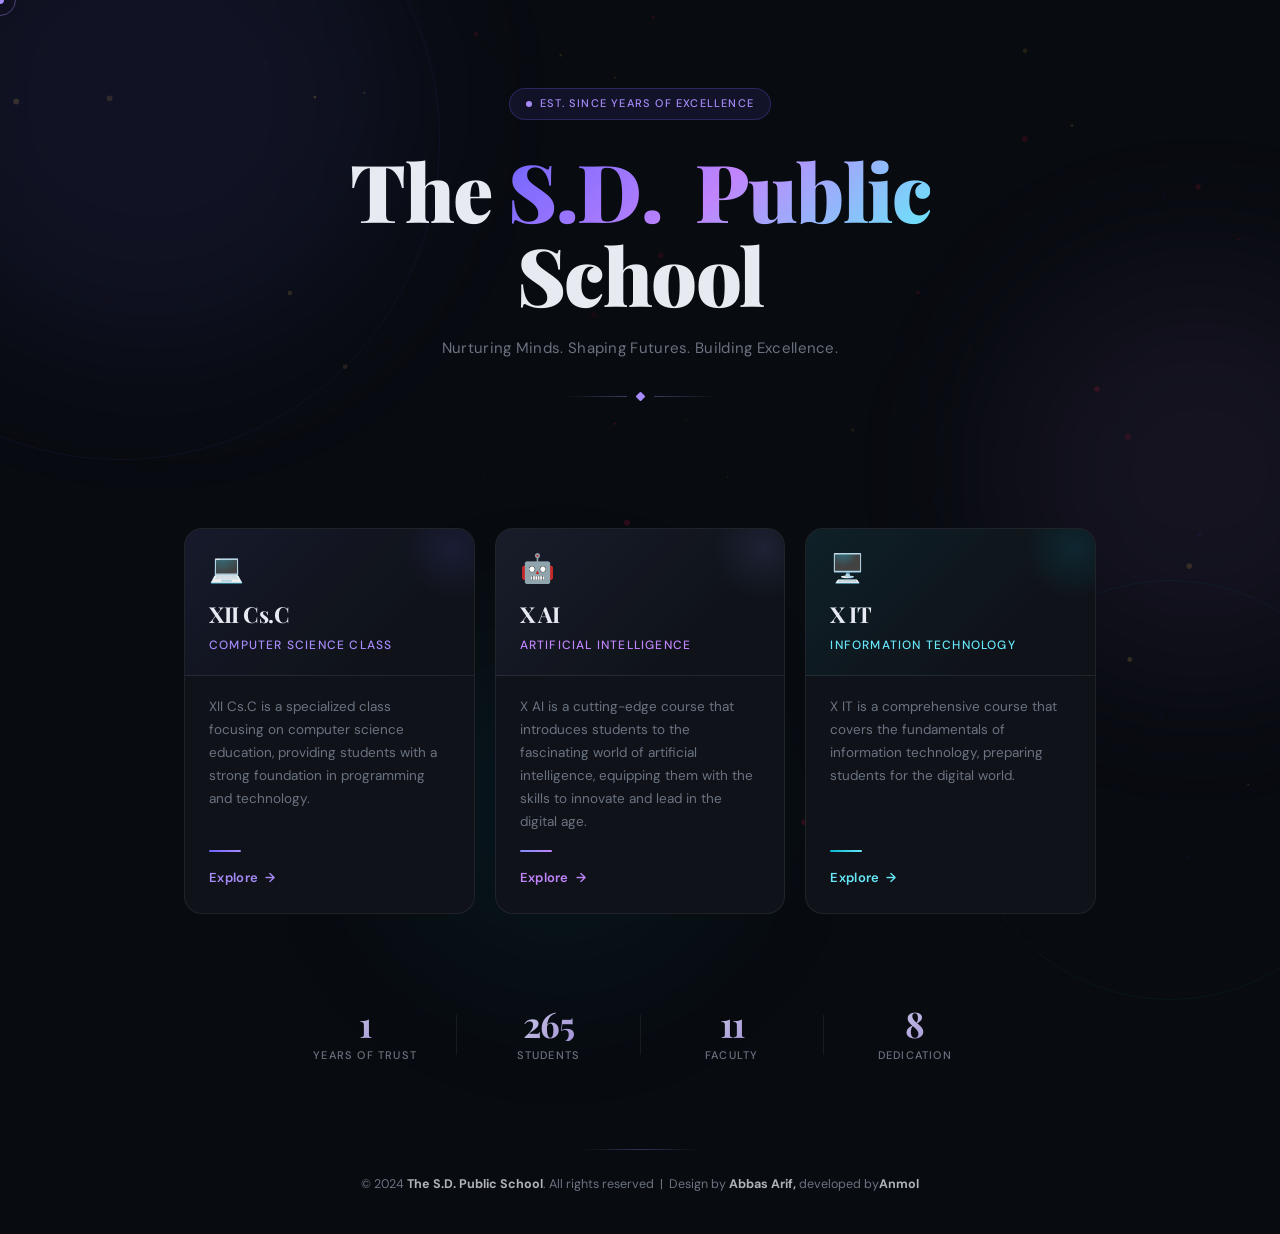
==== commit e7e4993b: "Fix HTML formatting and structure" ====
--- a/index.html
+++ b/index.html
@@ -23,7 +23,7 @@
     <span class="badge-dot"></span>
     <span class="badge-text">Est. Since Years of Excellence</span>
   </div>
-  <h1>The <span class="gradient-text">S.D. Public</span><br>School</h1>
+  <h1>The <span class="gradient-text">S.D. <br> Public</span><br>School</h1>
   <p class="tagline">Nurturing Minds. Shaping Futures. Building Excellence.</p>
   <div class="divider"><div class="divider-gem"></div></div>
 </header>
